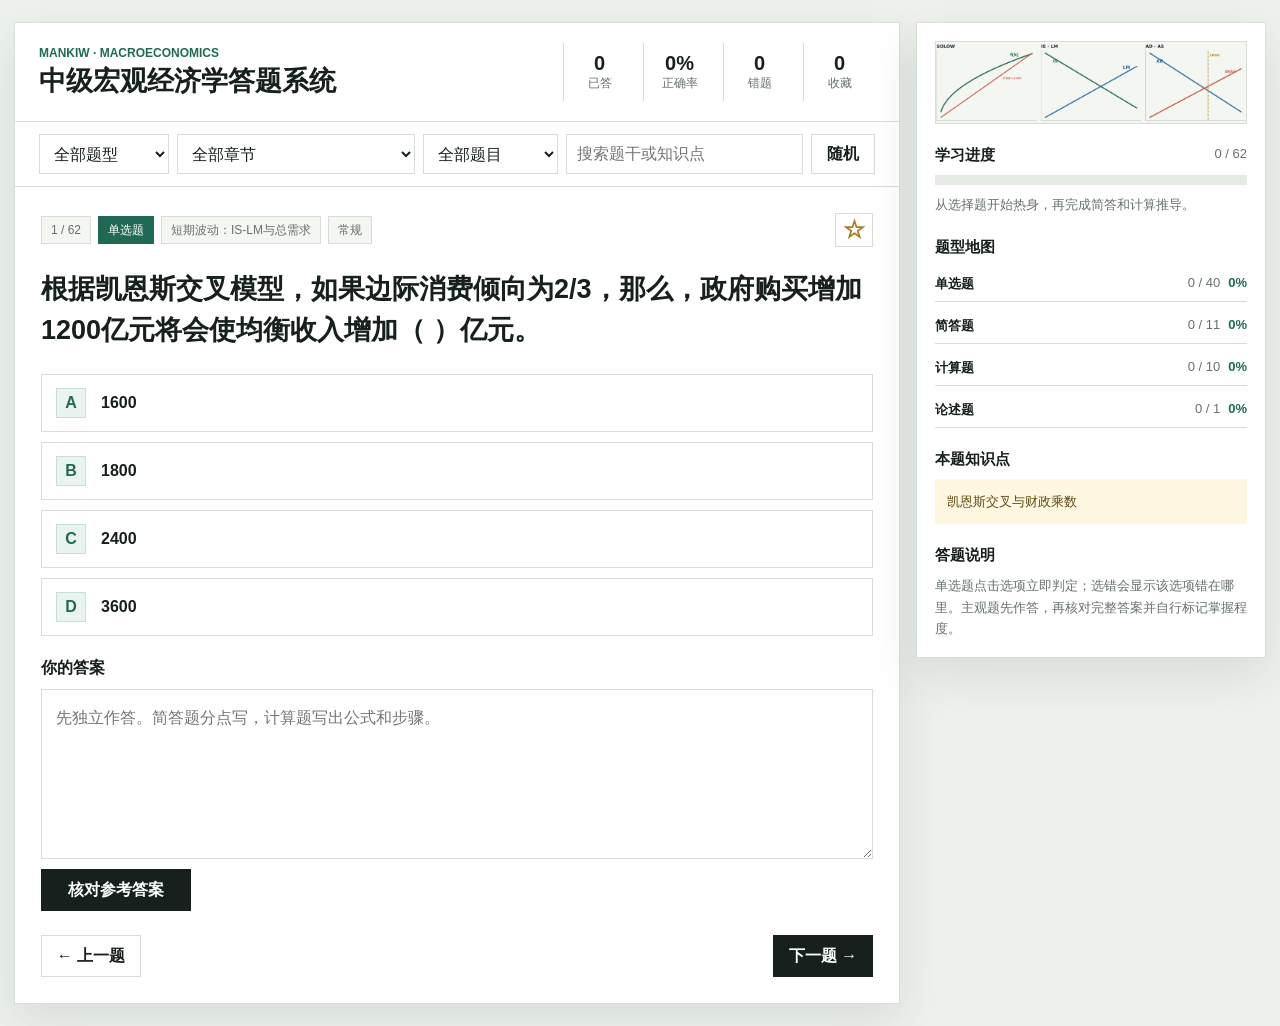
==== index.html @ fca3882d "Publish complete quiz site" ====
<!doctype html>
<html lang="zh-CN">
  <head>
    <meta charset="utf-8" />
    <meta name="viewport" content="width=device-width, initial-scale=1" />
    <title>曼昆中级宏观经济学答题系统</title>
    <link rel="stylesheet" href="./styles.css" />
  </head>
  <body>
    <main class="app-shell">
      <section class="workspace">
        <header class="topbar">
          <div>
            <p class="eyebrow">MANKIW · MACROECONOMICS</p>
            <h1>中级宏观经济学答题系统</h1>
          </div>
          <div class="scoreboard" aria-label="学习统计">
            <div><strong id="answeredCount">0</strong><span>已答</span></div>
            <div><strong id="correctRate">0%</strong><span>正确率</span></div>
            <div><strong id="wrongCount">0</strong><span>错题</span></div>
            <div><strong id="starCount">0</strong><span>收藏</span></div>
          </div>
        </header>

        <nav class="toolbar" aria-label="题库筛选">
          <select id="typeFilter" aria-label="题型"></select>
          <select id="chapterFilter" aria-label="章节"></select>
          <select id="modeFilter" aria-label="练习模式">
            <option value="all">全部题目</option>
            <option value="unanswered">未答题</option>
            <option value="wrong">错题复盘</option>
            <option value="starred">收藏题</option>
            <option value="difficult">重点与困难</option>
          </select>
          <input id="searchInput" type="search" placeholder="搜索题干或知识点" aria-label="搜索" />
          <button id="randomBtn" type="button" title="随机抽题">随机</button>
        </nav>

        <article class="question-area">
          <div class="question-meta">
            <span id="positionChip"></span>
            <span id="typeChip"></span>
            <span id="chapterChip"></span>
            <span id="difficultyChip"></span>
            <button id="starBtn" class="star-button" type="button" title="收藏本题">☆</button>
          </div>

          <h2 id="questionText"></h2>
          <div id="options" class="options"></div>

          <section id="writtenArea" class="written-area" hidden>
            <label for="writtenAnswer">你的答案</label>
            <textarea id="writtenAnswer" placeholder="先独立作答。简答题分点写，计算题写出公式和步骤。"></textarea>
            <button id="checkWrittenBtn" class="primary" type="button">核对参考答案</button>
          </section>

          <section id="feedback" class="feedback" hidden></section>

          <div class="question-actions">
            <button id="prevBtn" type="button">← 上一题</button>
            <button id="retryBtn" type="button" hidden>标记再练</button>
            <button id="masterBtn" type="button" hidden>标记掌握</button>
            <button id="nextBtn" class="primary" type="button">下一题 →</button>
          </div>
        </article>
      </section>

      <aside class="sidebar">
        <img class="model-map" src="./assets/macro-map.png" alt="索洛、IS-LM与AD-AS模型曲线概览" />
        <section>
          <div class="section-heading"><h2>学习进度</h2><span id="progressLabel">0 / 62</span></div>
          <div class="progress"><span id="progressBar"></span></div>
          <p id="progressTip" class="muted"></p>
        </section>
        <section>
          <h2>题型地图</h2>
          <div id="typeSummary" class="summary-list"></div>
        </section>
        <section>
          <h2>本题知识点</h2>
          <p id="knowledgeText" class="knowledge-text"></p>
        </section>
        <section>
          <h2>答题说明</h2>
          <p class="muted">单选题点击选项立即判定；选错会显示该选项错在哪里。主观题先作答，再核对完整答案并自行标记掌握程度。</p>
        </section>
      </aside>
    </main>

    <script src="./data.js"></script>
    <script src="./app.js"></script>
  </body>
</html>
---- styles.css ----
:root {
  --bg: #eef2ed;
  --paper: #ffffff;
  --ink: #17201d;
  --muted: #66716b;
  --line: #d7ded8;
  --green: #206a55;
  --green-soft: #eaf4ef;
  --blue: #2f6f9f;
  --red: #b84b3c;
  --red-soft: #fff0ed;
  --gold: #a77c18;
  --gold-soft: #fff7df;
  --shadow: 0 18px 46px rgba(35, 48, 41, 0.11);
}

* { box-sizing: border-box; }

body {
  margin: 0;
  min-height: 100vh;
  color: var(--ink);
  background: var(--bg);
  font-family: "Microsoft YaHei", "PingFang SC", "Segoe UI", Arial, sans-serif;
}

button, select, input, textarea { font: inherit; }
button, select, input, textarea { border: 1px solid var(--line); color: var(--ink); background: var(--paper); }
button { cursor: pointer; font-weight: 700; }
button:hover { border-color: var(--green); }

.app-shell {
  width: min(1320px, calc(100vw - 28px));
  margin: 0 auto;
  padding: 22px 0;
  display: grid;
  grid-template-columns: minmax(0, 1fr) 350px;
  gap: 16px;
}

.workspace, .sidebar {
  min-width: 0;
  background: var(--paper);
  border: 1px solid var(--line);
  box-shadow: var(--shadow);
}

.workspace { min-height: calc(100vh - 44px); display: flex; flex-direction: column; }

.topbar {
  padding: 20px 24px;
  display: flex;
  justify-content: space-between;
  align-items: center;
  gap: 20px;
  border-bottom: 1px solid var(--line);
}

.eyebrow { margin: 0 0 5px; color: var(--green); font-size: 12px; font-weight: 800; }
h1, h2, p { margin: 0; }
h1 { font-size: 27px; line-height: 1.2; letter-spacing: 0; }

.scoreboard { display: grid; grid-template-columns: repeat(4, 72px); gap: 8px; }
.scoreboard div { min-height: 58px; display: grid; place-items: center; align-content: center; border-left: 1px solid var(--line); }
.scoreboard strong { font-size: 20px; }
.scoreboard span { color: var(--muted); font-size: 12px; }

.toolbar {
  padding: 12px 24px;
  display: grid;
  grid-template-columns: 130px minmax(180px, 1fr) 135px minmax(170px, 1fr) 64px;
  gap: 8px;
  border-bottom: 1px solid var(--line);
}

.toolbar select, .toolbar input, .toolbar button { height: 40px; min-width: 0; padding: 0 10px; }

.question-area { padding: 26px; display: flex; flex: 1; flex-direction: column; min-width: 0; }
.question-meta { min-height: 30px; display: flex; flex-wrap: wrap; align-items: center; gap: 7px; }
.question-meta span { min-height: 28px; display: inline-flex; align-items: center; padding: 0 9px; border: 1px solid var(--line); background: #f4f6f2; color: var(--muted); font-size: 12px; }
#typeChip { color: #fff; background: var(--green); border-color: var(--green); }
#difficultyChip.focus { color: #fff; background: var(--red); border-color: var(--red); }
.star-button { margin-left: auto; width: 38px; height: 34px; padding: 0; font-size: 22px; color: var(--gold); }
.star-button.active { background: var(--gold-soft); border-color: var(--gold); }

#questionText { margin-top: 22px; white-space: pre-wrap; font-size: 27px; line-height: 1.5; letter-spacing: 0; overflow-wrap: anywhere; }

.options { margin-top: 24px; display: grid; gap: 10px; }
.option { min-height: 58px; height: auto; padding: 12px 14px; display: grid; grid-template-columns: 34px minmax(0, 1fr); gap: 11px; align-items: center; text-align: left; line-height: 1.55; }
.option-letter { width: 30px; height: 30px; display: grid; place-items: center; color: var(--green); background: var(--green-soft); border: 1px solid #c9ded4; }
.option.correct { border-color: var(--green); background: var(--green-soft); }
.option.wrong { border-color: var(--red); background: var(--red-soft); }
.option:disabled { cursor: default; opacity: 1; }

.written-area { margin-top: 22px; display: grid; gap: 10px; }
.written-area label { font-weight: 800; }
.written-area textarea { width: 100%; min-height: 170px; padding: 14px; resize: vertical; line-height: 1.75; }
.written-area button { width: 150px; height: 42px; }

.feedback { margin-top: 20px; padding: 18px; border-left: 5px solid var(--green); background: var(--green-soft); line-height: 1.75; white-space: pre-wrap; overflow-wrap: anywhere; }
.feedback.error { border-color: var(--red); background: var(--red-soft); }
.feedback h3 { margin: 0 0 9px; font-size: 17px; }
.feedback .answer-key { margin-top: 14px; padding-top: 12px; border-top: 1px solid rgba(32, 106, 85, 0.25); }
.feedback a { color: var(--blue); }

.question-actions { margin-top: auto; padding-top: 24px; display: flex; flex-wrap: wrap; gap: 8px; }
.question-actions button { min-width: 100px; height: 42px; padding: 0 14px; }
.question-actions #nextBtn { margin-left: auto; }
.primary { color: #fff; background: var(--ink); border-color: var(--ink); }

.sidebar { align-self: start; position: sticky; top: 14px; padding: 18px; display: grid; gap: 22px; }
.model-map { width: 100%; aspect-ratio: 1200 / 320; object-fit: cover; border: 1px solid var(--line); }
.sidebar h2 { margin-bottom: 10px; font-size: 15px; }
.section-heading { display: flex; justify-content: space-between; gap: 12px; }
.section-heading span { color: var(--muted); font-size: 13px; }
.progress { height: 10px; background: #e5eae5; overflow: hidden; }
.progress span { display: block; width: 0; height: 100%; background: var(--green); }
.muted { margin-top: 9px; color: var(--muted); font-size: 13px; line-height: 1.65; }
.summary-list { display: grid; gap: 7px; }
.summary-row { display: grid; grid-template-columns: minmax(0, 1fr) auto auto; gap: 8px; padding: 8px 0; border-bottom: 1px solid var(--line); font-size: 13px; }
.summary-row span { color: var(--muted); }
.summary-row b { color: var(--green); }
.knowledge-text { padding: 12px; background: var(--gold-soft); color: #5e4a17; line-height: 1.65; font-size: 13px; }

@media (max-width: 980px) {
  .app-shell { width: min(100vw - 18px, 780px); grid-template-columns: 1fr; padding: 9px 0; }
  .workspace { min-height: auto; }
  .topbar { align-items: flex-start; flex-direction: column; padding: 18px; }
  .scoreboard { width: 100%; grid-template-columns: repeat(4, 1fr); }
  .toolbar { grid-template-columns: 1fr 1fr; padding: 12px 18px; }
  .toolbar input { grid-column: span 2; }
  .question-area { padding: 20px 18px; }
  #questionText { font-size: 23px; }
  .sidebar { position: static; }
}

@media (max-width: 520px) {
  h1 { font-size: 23px; }
  .scoreboard { gap: 0; }
  .scoreboard div { min-width: 0; }
  .toolbar { grid-template-columns: 1fr; }
  .toolbar input { grid-column: auto; }
  .question-actions #nextBtn { margin-left: 0; }
}
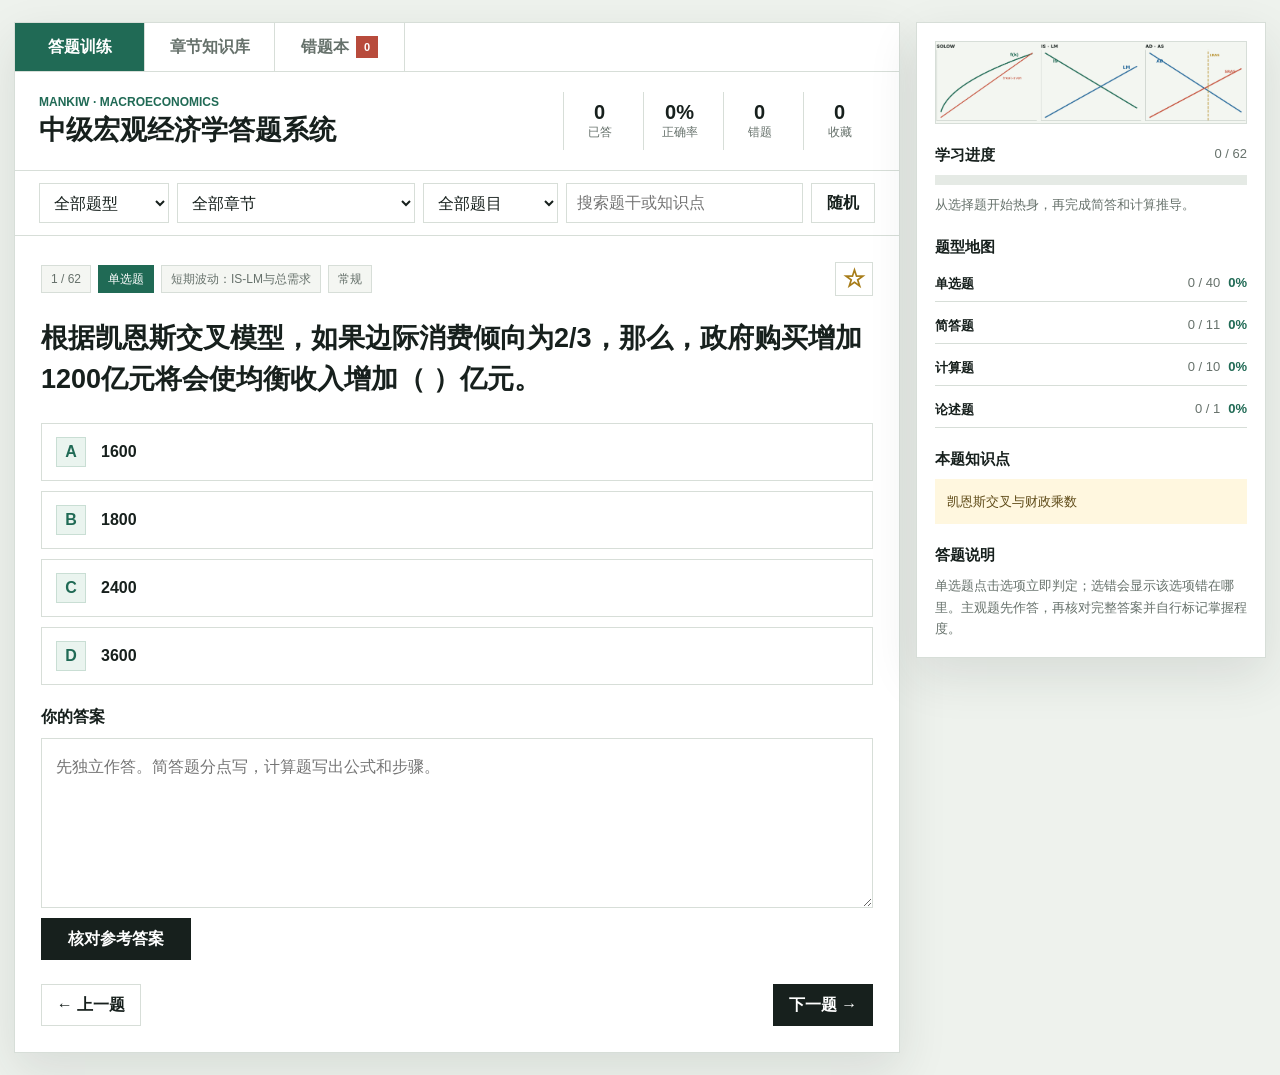
==== commit 9f63438c: "Add chapter knowledge base and persistent mistake notebook" ====
--- a/index.html
+++ b/index.html
@@ -9,6 +9,9 @@
   <body>
     <main class="app-shell">
       <section class="workspace">
+        <nav class="site-nav home-nav" aria-label="学习模块">
+          <a class="active" href="./index.html">答题训练</a><a href="./knowledge.html">章节知识库</a><a href="./mistakes.html">错题本 <span id="navWrongCount">0</span></a>
+        </nav>
         <header class="topbar">
           <div>
             <p class="eyebrow">MANKIW · MACROECONOMICS</p>
--- a/styles.css
+++ b/styles.css
@@ -46,6 +46,11 @@
 }
 
 .workspace { min-height: calc(100vh - 44px); display: flex; flex-direction: column; }
+
+.site-nav { min-height: 48px; display: flex; align-items: stretch; border-bottom: 1px solid var(--line); }
+.site-nav a { min-width: 130px; padding: 13px 18px; display: flex; justify-content: center; align-items: center; gap: 7px; color: var(--muted); text-decoration: none; font-weight: 800; border-right: 1px solid var(--line); }
+.site-nav a:hover, .site-nav a.active { color: #fff; background: var(--green); }
+.site-nav span { min-width: 22px; height: 22px; display: inline-grid; place-items: center; background: var(--red); color: #fff; font-size: 11px; }
 
 .topbar {
   padding: 20px 24px;
@@ -97,10 +102,20 @@
 .written-area textarea { width: 100%; min-height: 170px; padding: 14px; resize: vertical; line-height: 1.75; }
 .written-area button { width: 150px; height: 42px; }
 
-.feedback { margin-top: 20px; padding: 18px; border-left: 5px solid var(--green); background: var(--green-soft); line-height: 1.75; white-space: pre-wrap; overflow-wrap: anywhere; }
+.feedback { margin-top: 20px; padding: 18px; border-left: 5px solid var(--green); background: var(--green-soft); line-height: 1.75; overflow-wrap: anywhere; }
 .feedback.error { border-color: var(--red); background: var(--red-soft); }
 .feedback h3 { margin: 0 0 9px; font-size: 17px; }
-.feedback .answer-key { margin-top: 14px; padding-top: 12px; border-top: 1px solid rgba(32, 106, 85, 0.25); }
+.feedback h4 { margin: 0 0 6px; font-size: 15px; }
+.feedback-block { margin-top: 16px; padding-top: 14px; border-top: 1px solid rgba(32, 106, 85, 0.25); }
+.easy-box, .memory-box { margin-top: 12px; padding: 12px 14px; background: #fff; border-left: 4px solid var(--blue); }
+.memory-box { border-left-color: var(--gold); background: var(--gold-soft); }
+.preserve { white-space: pre-wrap; }
+.option-analysis { display: grid; gap: 8px; }
+.option-line { padding: 9px 10px; background: rgba(255, 255, 255, 0.66); border-left: 3px solid #b86a62; }
+.option-line strong, .option-line span { display: block; }
+.option-line span { margin-top: 3px; }
+.option-line.correct-line { border-left-color: var(--green); }
+.knowledge-tag, .source-link { margin-top: 10px; }
 .feedback a { color: var(--blue); }
 
 .question-actions { margin-top: auto; padding-top: 24px; display: flex; flex-wrap: wrap; gap: 8px; }
@@ -141,4 +156,5 @@
   .toolbar { grid-template-columns: 1fr; }
   .toolbar input { grid-column: auto; }
   .question-actions #nextBtn { margin-left: 0; }
+  .site-nav a { min-width: 0; flex: 1; padding: 11px 7px; font-size: 13px; }
 }
